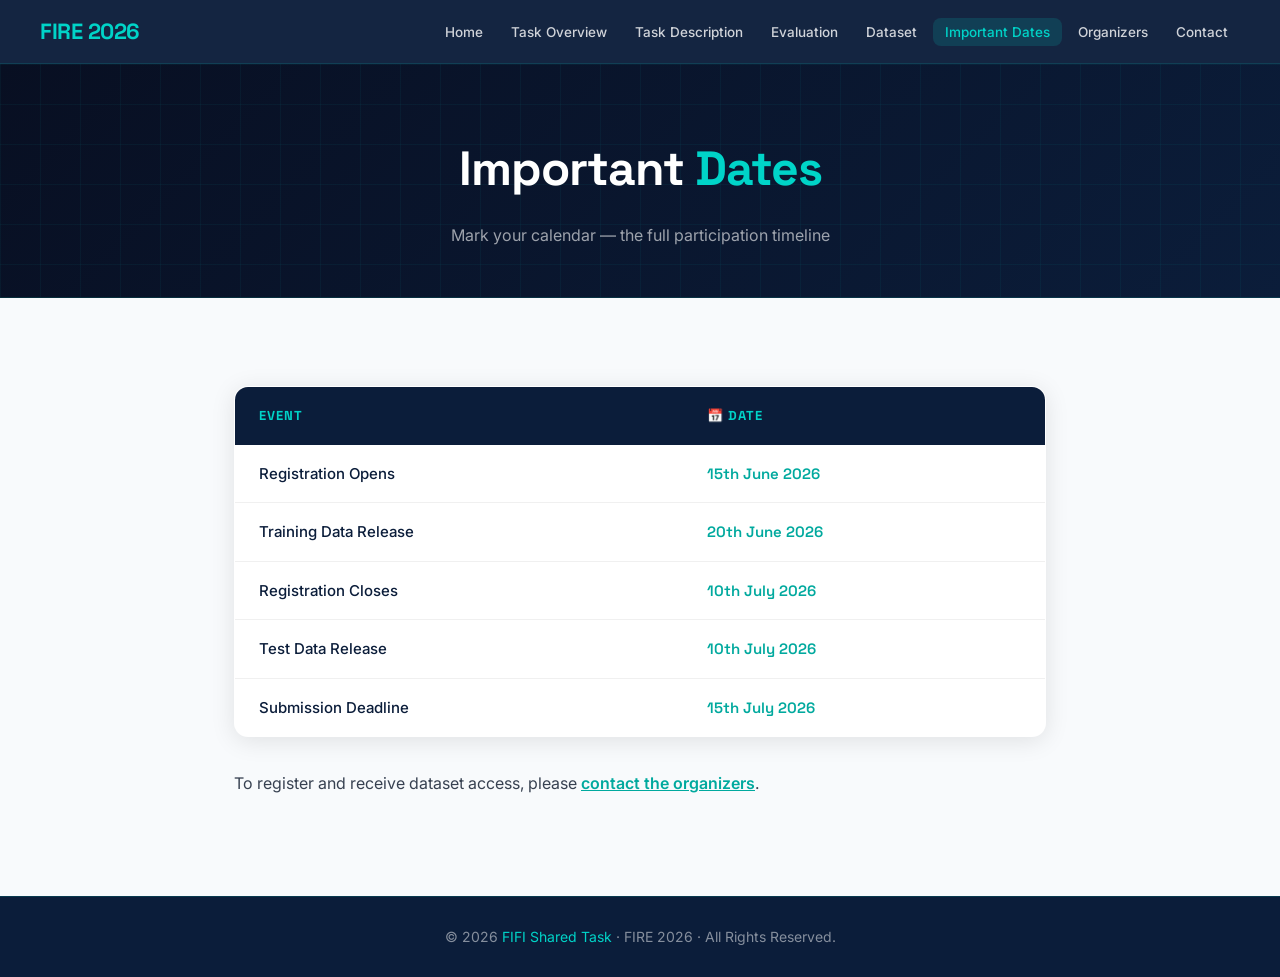
==== dates.html @ d54038d4 "Add files via upload" ====
<!DOCTYPE html>
<html lang="en">
<head>
  <meta charset="UTF-8">
  <meta name="viewport" content="width=device-width, initial-scale=1.0">
  <title>Important Dates — FIFI 2026</title>
  <link rel="stylesheet" href="style.css">
</head>
<body>

<nav>
  <div class="logo">FIRE 2026</div>
  <ul>
    <li><a href="index.html">Home</a></li>
    <li><a href="overview.html">Task Overview</a></li>
    <li><a href="task.html">Task Description</a></li>
    <li><a href="eval.html">Evaluation</a></li>
    <li><a href="dataset.html">Dataset</a></li>
    <li><a href="dates.html" class="active">Important Dates</a></li>
    <li><a href="organizers.html">Organizers</a></li>
    <li><a href="contact.html">Contact</a></li>
  </ul>
</nav>

<div class="page-hero">
  <h1>Important <span class="accent">Dates</span></h1>
  <p>Mark your calendar — the full participation timeline</p>
</div>

<section class="content">

  <table class="dates-table">
    <thead>
      <tr>
        <th>Event</th>
        <th>📅 Date</th>
      </tr>
    </thead>
    <tbody>
      <tr>
        <td>Registration Opens</td>
        <td>15th June 2026</td>
      </tr>
      <tr>
        <td>Training Data Release</td>
        <td>20th June 2026</td>
      </tr>
      <tr>
        <td>Registration Closes</td>
        <td>10th July 2026</td>
      </tr>
      <tr>
        <td>Test Data Release</td>
        <td>10th July 2026</td>
      </tr>
      <tr>
        <td>Submission Deadline</td>
        <td>15th July 2026</td>
      </tr>
    </tbody>
  </table>

  <p style="margin-top:32px;">
    To register and receive dataset access, please <a href="contact.html" style="color:var(--teal2);font-weight:600;">contact the organizers</a>.
  </p>

</section>

<footer>
  <p>© 2026 <span>FIFI Shared Task</span> · FIRE 2026 · All Rights Reserved.</p>
</footer>

</body>
</html>
---- style.css ----
/* ============================================================
   FIFI 2026 — Vibrant Redesign
   Palette: Navy · Teal · Coral · Gold · Off-white
   ============================================================ */

@import url('https://fonts.googleapis.com/css2?family=Space+Grotesk:wght@400;500;600;700;800&family=Inter:wght@300;400;500;600&display=swap');

/* ── Tokens ──────────────────────────────────────────────── */
:root {
  --navy:    #0b1d3a;
  --navy2:   #112347;
  --teal:    #00d4c8;
  --teal2:   #00a99e;
  --coral:   #ff6b6b;
  --gold:    #f7c948;
  --offwhite:#f8fafc;
  --muted:   #94a3b8;
  --card-bg: #ffffff;
  --text:    #1e293b;
  --radius:  14px;
  --shadow:  0 4px 24px rgba(0,0,0,0.10);
}

/* ── Reset ───────────────────────────────────────────────── */
*, *::before, *::after { margin:0; padding:0; box-sizing:border-box; }

html { scroll-behavior:smooth; }

body {
  font-family: 'Inter', sans-serif;
  background: var(--offwhite);
  color: var(--text);
  line-height: 1.7;
  font-size: 16px;
}

/* ── NAV ─────────────────────────────────────────────────── */
nav {
  position: sticky;
  top: 0;
  z-index: 100;
  background: rgba(11, 29, 58, 0.96);
  backdrop-filter: blur(12px);
  -webkit-backdrop-filter: blur(12px);
  padding: 0 40px;
  display: flex;
  justify-content: space-between;
  align-items: center;
  height: 64px;
  border-bottom: 1px solid rgba(0,212,200,0.15);
}

.logo {
  font-family: 'Space Grotesk', sans-serif;
  font-size: 22px;
  font-weight: 800;
  color: var(--teal);
  letter-spacing: -0.5px;
  text-decoration: none;
}

nav ul {
  list-style: none;
  display: flex;
  gap: 4px;
  flex-wrap: wrap;
}

nav ul li a {
  color: rgba(255,255,255,0.80);
  text-decoration: none;
  font-size: 13.5px;
  font-weight: 500;
  padding: 6px 12px;
  border-radius: 8px;
  transition: background 0.2s, color 0.2s;
  white-space: nowrap;
}

nav ul li a:hover,
nav ul li a.active {
  background: rgba(0,212,200,0.15);
  color: var(--teal);
}

/* ── HERO (index only) ───────────────────────────────────── */
.hero {
  position: relative;
  min-height: 92vh;
  display: flex;
  flex-direction: column;
  align-items: center;
  justify-content: center;
  text-align: center;
  padding: 80px 24px 60px;
  background: linear-gradient(135deg, #080f22 0%, #0b1d3a 45%, #0d2d45 100%);
  overflow: hidden;
}

/* Animated background grid */
.hero::before {
  content: '';
  position: absolute;
  inset: 0;
  background-image:
    linear-gradient(rgba(0,212,200,0.07) 1px, transparent 1px),
    linear-gradient(90deg, rgba(0,212,200,0.07) 1px, transparent 1px);
  background-size: 48px 48px;
  animation: gridDrift 20s linear infinite;
}

@keyframes gridDrift {
  from { background-position: 0 0; }
  to   { background-position: 48px 48px; }
}

/* Glowing blobs */
.hero::after {
  content: '';
  position: absolute;
  width: 600px; height: 600px;
  border-radius: 50%;
  background: radial-gradient(circle, rgba(0,212,200,0.12) 0%, transparent 70%);
  top: -100px; right: -150px;
  pointer-events: none;
}

.hero-blob {
  position: absolute;
  width: 500px; height: 500px;
  border-radius: 50%;
  background: radial-gradient(circle, rgba(255,107,107,0.10) 0%, transparent 70%);
  bottom: -100px; left: -100px;
  pointer-events: none;
}

.hero-content { position: relative; z-index: 2; max-width: 860px; }

.hero-eyebrow {
  display: inline-flex;
  align-items: center;
  gap: 8px;
  background: rgba(0,212,200,0.12);
  border: 1px solid rgba(0,212,200,0.30);
  color: var(--teal);
  font-size: 12px;
  font-weight: 600;
  letter-spacing: 1.5px;
  text-transform: uppercase;
  padding: 6px 16px;
  border-radius: 100px;
  margin-bottom: 28px;
}

.hero h1 {
  font-family: 'Space Grotesk', sans-serif;
  font-size: clamp(32px, 5.5vw, 62px);
  font-weight: 800;
  color: #ffffff;
  line-height: 1.12;
  margin-bottom: 20px;
  letter-spacing: -1.5px;
}

.hero h1 span {
  background: linear-gradient(90deg, var(--teal), var(--gold));
  -webkit-background-clip: text;
  -webkit-text-fill-color: transparent;
  background-clip: text;
}

.hero-sub {
  font-size: 18px;
  color: rgba(255,255,255,0.65);
  margin-bottom: 48px;
  max-width: 600px;
  margin-left: auto;
  margin-right: auto;
}

/* Animated title cards — the signature element */
.title-cards {
  display: flex;
  gap: 16px;
  justify-content: center;
  flex-wrap: wrap;
  margin-bottom: 48px;
  position: relative;
  z-index: 2;
}

.tc {
  background: rgba(255,255,255,0.06);
  border: 1px solid rgba(255,255,255,0.12);
  backdrop-filter: blur(8px);
  border-radius: 12px;
  padding: 18px 24px;
  max-width: 240px;
  text-align: left;
  animation: tcFloat 4s ease-in-out infinite;
}

.tc:nth-child(2) { animation-delay: 1.3s; }
.tc:nth-child(3) { animation-delay: 2.6s; }

@keyframes tcFloat {
  0%, 100% { transform: translateY(0); }
  50%       { transform: translateY(-8px); }
}

.tc-label {
  font-size: 10px;
  font-weight: 700;
  letter-spacing: 1.5px;
  text-transform: uppercase;
  margin-bottom: 8px;
}

.tc-label.technical  { color: var(--teal); }
.tc-label.accessible { color: var(--gold); }
.tc-label.catchy     { color: var(--coral); }

.tc p { font-size: 13px; color: rgba(255,255,255,0.80); line-height: 1.5; }

.hero-btns {
  display: flex;
  gap: 14px;
  justify-content: center;
  flex-wrap: wrap;
  position: relative;
  z-index: 2;
}

.btn {
  display: inline-flex;
  align-items: center;
  gap: 8px;
  padding: 14px 32px;
  border-radius: 10px;
  font-size: 15px;
  font-weight: 600;
  text-decoration: none;
  transition: transform 0.2s, box-shadow 0.2s;
  cursor: pointer;
}

.btn:hover { transform: translateY(-2px); }

.btn-primary {
  background: var(--teal);
  color: var(--navy);
  box-shadow: 0 0 24px rgba(0,212,200,0.35);
}

.btn-primary:hover { box-shadow: 0 0 36px rgba(0,212,200,0.55); }

.btn-outline {
  background: transparent;
  color: #fff;
  border: 1.5px solid rgba(255,255,255,0.30);
}

.btn-outline:hover { border-color: var(--teal); color: var(--teal); }

/* ── STATS STRIP ─────────────────────────────────────────── */
.stats-strip {
  background: var(--navy);
  padding: 32px 40px;
  display: flex;
  justify-content: center;
  gap: 60px;
  flex-wrap: wrap;
  border-bottom: 1px solid rgba(0,212,200,0.15);
}

.stat { text-align: center; }

.stat-num {
  font-family: 'Space Grotesk', sans-serif;
  font-size: 36px;
  font-weight: 800;
  color: var(--teal);
  line-height: 1;
}

.stat-label {
  font-size: 12px;
  color: var(--muted);
  text-transform: uppercase;
  letter-spacing: 1px;
  margin-top: 4px;
}

/* ── INNER PAGE HERO ─────────────────────────────────────── */
.page-hero {
  background: linear-gradient(135deg, #080f22 0%, #0b1d3a 100%);
  padding: 64px 40px 48px;
  text-align: center;
  border-bottom: 1px solid rgba(0,212,200,0.15);
  position: relative;
  overflow: hidden;
}

.page-hero::before {
  content: '';
  position: absolute;
  inset: 0;
  background-image:
    linear-gradient(rgba(0,212,200,0.05) 1px, transparent 1px),
    linear-gradient(90deg, rgba(0,212,200,0.05) 1px, transparent 1px);
  background-size: 40px 40px;
}

.page-hero h1 {
  font-family: 'Space Grotesk', sans-serif;
  font-size: clamp(28px, 4vw, 48px);
  font-weight: 800;
  color: #fff;
  letter-spacing: -1px;
  position: relative;
}

.page-hero h1 .accent { color: var(--teal); }

.page-hero p {
  color: rgba(255,255,255,0.60);
  margin-top: 12px;
  font-size: 16px;
  position: relative;
}

/* ── CONTENT ─────────────────────────────────────────────── */
.content {
  max-width: 860px;
  margin: 0 auto;
  padding: 60px 24px 80px;
}

.content h1 {
  font-family: 'Space Grotesk', sans-serif;
  font-size: 36px;
  font-weight: 800;
  color: var(--navy);
  margin-bottom: 28px;
  letter-spacing: -0.5px;
  display: none; /* shown via page-hero */
}

.content h2 {
  font-family: 'Space Grotesk', sans-serif;
  font-size: 22px;
  font-weight: 700;
  color: var(--navy);
  margin-top: 48px;
  margin-bottom: 16px;
  padding-left: 16px;
  border-left: 4px solid var(--teal);
}

.content p {
  color: #374151;
  margin-bottom: 18px;
  font-size: 16px;
  line-height: 1.8;
}

.content ul {
  margin-left: 0;
  list-style: none;
  margin-bottom: 20px;
}

.content ul li {
  padding: 12px 16px 12px 48px;
  position: relative;
  background: white;
  border-radius: 10px;
  margin-bottom: 10px;
  border: 1px solid #e5e7eb;
  font-size: 15px;
  color: #374151;
  box-shadow: 0 1px 4px rgba(0,0,0,0.04);
}

.content ul li::before {
  content: '✦';
  position: absolute;
  left: 16px;
  color: var(--teal);
  font-size: 14px;
}

/* ── STYLE LABEL PILLS ───────────────────────────────────── */
.label-pill {
  display: inline-block;
  padding: 3px 12px;
  border-radius: 100px;
  font-size: 12px;
  font-weight: 700;
  letter-spacing: 0.5px;
  text-transform: uppercase;
}

.pill-technical  { background: rgba(0,212,200,0.12); color: var(--teal2); border: 1px solid rgba(0,212,200,0.3); }
.pill-accessible { background: rgba(247,201,72,0.12); color: #b07d00;    border: 1px solid rgba(247,201,72,0.4); }
.pill-catchy     { background: rgba(255,107,107,0.10); color: #c0392b;   border: 1px solid rgba(255,107,107,0.3); }

/* ── STYLE CARDS (overview page) ─────────────────────────── */
.style-cards {
  display: grid;
  grid-template-columns: repeat(3, 1fr);
  gap: 20px;
  margin: 32px 0;
}

.style-card {
  border-radius: var(--radius);
  padding: 28px 24px;
  border: 1px solid transparent;
  transition: transform 0.2s, box-shadow 0.2s;
}

.style-card:hover { transform: translateY(-4px); box-shadow: var(--shadow); }

.style-card.technical  { background: linear-gradient(135deg,#e8fffe,#d0faf8); border-color: rgba(0,212,200,0.3); }
.style-card.accessible { background: linear-gradient(135deg,#fffbea,#fff3c4); border-color: rgba(247,201,72,0.4); }
.style-card.catchy     { background: linear-gradient(135deg,#fff1f1,#ffdcdc); border-color: rgba(255,107,107,0.3); }

.style-card .sc-icon { font-size: 32px; margin-bottom: 12px; }
.style-card h3 {
  font-family: 'Space Grotesk', sans-serif;
  font-size: 17px;
  font-weight: 700;
  margin-bottom: 8px;
  color: var(--navy);
}
.style-card p { font-size: 14px; color: #555; margin: 0; }

/* ── SUBTASK CARDS (task page) ───────────────────────────── */
.subtask-grid {
  display: grid;
  grid-template-columns: 1fr 1fr;
  gap: 24px;
  margin: 32px 0;
}

.subtask-card {
  background: white;
  border-radius: var(--radius);
  padding: 32px 28px;
  border: 1px solid #e5e7eb;
  box-shadow: var(--shadow);
  position: relative;
  overflow: hidden;
}

.subtask-card::before {
  content: '';
  position: absolute;
  top: 0; left: 0; right: 0;
  height: 4px;
}

.subtask-card.find::before  { background: linear-gradient(90deg, var(--teal), #00a99e); }
.subtask-card.fix::before   { background: linear-gradient(90deg, var(--coral), #ff9f4a); }

.subtask-num {
  font-family: 'Space Grotesk', sans-serif;
  font-size: 48px;
  font-weight: 800;
  line-height: 1;
  margin-bottom: 12px;
}

.find .subtask-num { color: var(--teal); }
.fix  .subtask-num { color: var(--coral); }

.subtask-card h2 {
  font-family: 'Space Grotesk', sans-serif;
  font-size: 20px;
  font-weight: 700;
  color: var(--navy);
  margin: 0 0 12px 0;
  padding: 0;
  border: none;
}

.subtask-card p { font-size: 14.5px; color: #555; margin: 0; }

/* ── EVALUATION CARDS ────────────────────────────────────── */
.eval-grid {
  display: grid;
  grid-template-columns: 1fr 1fr;
  gap: 24px;
  margin: 32px 0;
}

.eval-card {
  background: white;
  border-radius: var(--radius);
  padding: 32px;
  border: 1px solid #e5e7eb;
  box-shadow: var(--shadow);
  text-align: center;
}

.eval-card .metric {
  font-family: 'Space Grotesk', sans-serif;
  font-size: 28px;
  font-weight: 800;
  margin-bottom: 8px;
}

.eval-card.st1 .metric { color: var(--teal); }
.eval-card.st2a .metric { color: var(--coral); }

.eval-card p { font-size: 14px; color: #666; }

/* ── DATES TABLE ─────────────────────────────────────────── */
.dates-table {
  width: 100%;
  border-collapse: collapse;
  margin-top: 28px;
  background: white;
  border-radius: var(--radius);
  overflow: hidden;
  box-shadow: var(--shadow);
  border: 1px solid #e5e7eb;
}

.dates-table th {
  background: var(--navy);
  color: var(--teal);
  font-family: 'Space Grotesk', sans-serif;
  font-size: 13px;
  font-weight: 700;
  letter-spacing: 1px;
  text-transform: uppercase;
  padding: 18px 24px;
  text-align: left;
}

.dates-table td {
  padding: 16px 24px;
  border-bottom: 1px solid #f0f0f0;
  font-size: 15px;
}

.dates-table tr:last-child td { border-bottom: none; }
.dates-table tr:hover td { background: #f8faff; }

.dates-table td:first-child { font-weight: 500; color: var(--navy); }
.dates-table td:last-child  {
  color: var(--teal2);
  font-weight: 600;
  font-family: 'Space Grotesk', sans-serif;
}

/* ── ORGANIZERS GRID ─────────────────────────────────────── */
.organizers-outer {
  max-width: 1100px;
  margin: 0 auto;
  padding: 60px 24px 80px;
}

.organizers-grid {
  display: grid;
  grid-template-columns: repeat(4, 1fr);
  gap: 24px;
  margin-top: 8px;
}

.organizer-card {
  background: white;
  border-radius: var(--radius);
  padding: 28px 20px 24px;
  text-align: center;
  border: 1px solid #e5e7eb;
  box-shadow: var(--shadow);
  transition: transform 0.25s, box-shadow 0.25s;
  position: relative;
  overflow: hidden;
}

.organizer-card::before {
  content: '';
  position: absolute;
  top: 0; left: 0; right: 0;
  height: 3px;
  background: linear-gradient(90deg, var(--teal), var(--gold));
}

.organizer-card:hover {
  transform: translateY(-5px);
  box-shadow: 0 12px 32px rgba(0,0,0,0.13);
}

.organizer-card img {
  width: 100px;
  height: 100px;
  object-fit: cover;
  border-radius: 50%;
  margin-bottom: 16px;
  border: 3px solid var(--teal);
  box-shadow: 0 0 0 4px rgba(0,212,200,0.12);
}

.organizer-card h3 {
  font-family: 'Space Grotesk', sans-serif;
  font-size: 16px;
  font-weight: 700;
  color: var(--navy);
  margin-bottom: 6px;
}

.organizer-card .role {
  font-size: 13px;
  color: var(--teal2);
  font-weight: 600;
  margin-bottom: 4px;
}

.organizer-card .org {
  font-size: 12.5px;
  color: #888;
  line-height: 1.4;
}

/* ── CONTACT ─────────────────────────────────────────────── */
.contact-box {
  background: white;
  border-radius: var(--radius);
  padding: 40px;
  border: 1px solid #e5e7eb;
  box-shadow: var(--shadow);
  margin-top: 16px;
}

.contact-box a {
  color: var(--teal2);
  font-weight: 600;
  text-decoration: none;
}

.contact-box a:hover { text-decoration: underline; }

.email-badge {
  display: inline-flex;
  align-items: center;
  gap: 10px;
  background: var(--navy);
  color: var(--teal);
  padding: 12px 24px;
  border-radius: 10px;
  font-family: 'Space Grotesk', sans-serif;
  font-size: 18px;
  font-weight: 700;
  margin: 16px 0 24px;
  letter-spacing: -0.3px;
}

/* ── FOOTER ──────────────────────────────────────────────── */
footer {
  background: var(--navy);
  color: rgba(255,255,255,0.5);
  text-align: center;
  padding: 28px 20px;
  font-size: 14px;
  border-top: 1px solid rgba(0,212,200,0.15);
}

footer span { color: var(--teal); }

/* ── RESPONSIVE ──────────────────────────────────────────── */
@media (max-width: 900px) {
  nav { padding: 0 20px; flex-direction: column; height: auto; padding: 12px 20px; }
  nav ul { gap: 2px; margin-top: 8px; justify-content: center; }
  .organizers-grid { grid-template-columns: repeat(2, 1fr); }
  .style-cards { grid-template-columns: 1fr; }
  .subtask-grid { grid-template-columns: 1fr; }
  .eval-grid { grid-template-columns: 1fr; }
  .stats-strip { gap: 32px; }
}

@media (max-width: 600px) {
  .organizers-grid { grid-template-columns: 1fr; }
  .title-cards { flex-direction: column; align-items: center; }
  .tc { max-width: 100%; }
}
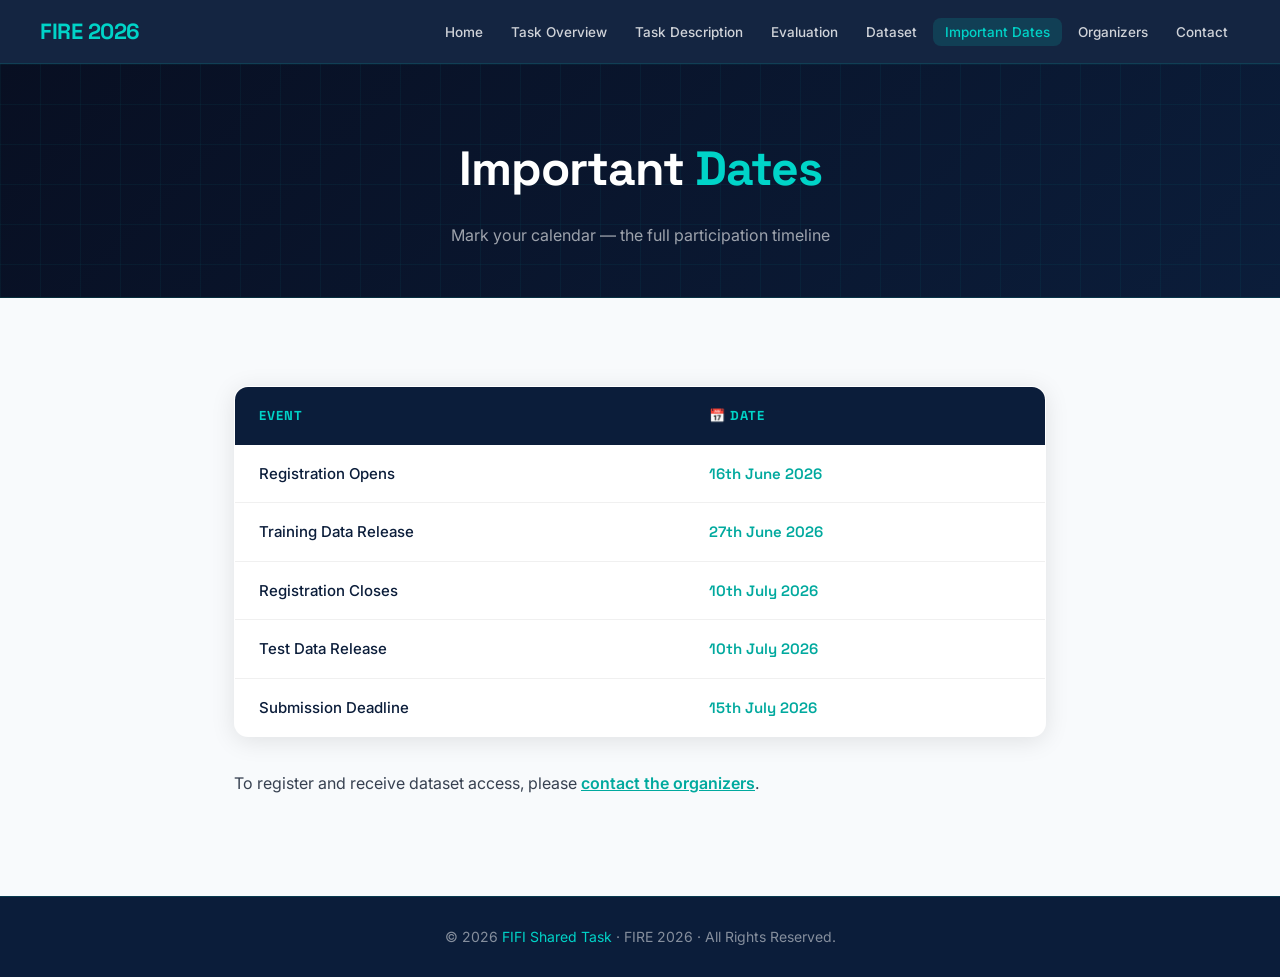
==== commit 7f8714b0: "Update dates.html" ====
--- a/dates.html
+++ b/dates.html
@@ -39,11 +39,11 @@
     <tbody>
       <tr>
         <td>Registration Opens</td>
-        <td>15th June 2026</td>
+        <td>16th June 2026</td>
       </tr>
       <tr>
         <td>Training Data Release</td>
-        <td>20th June 2026</td>
+        <td>27th June 2026</td>
       </tr>
       <tr>
         <td>Registration Closes</td>
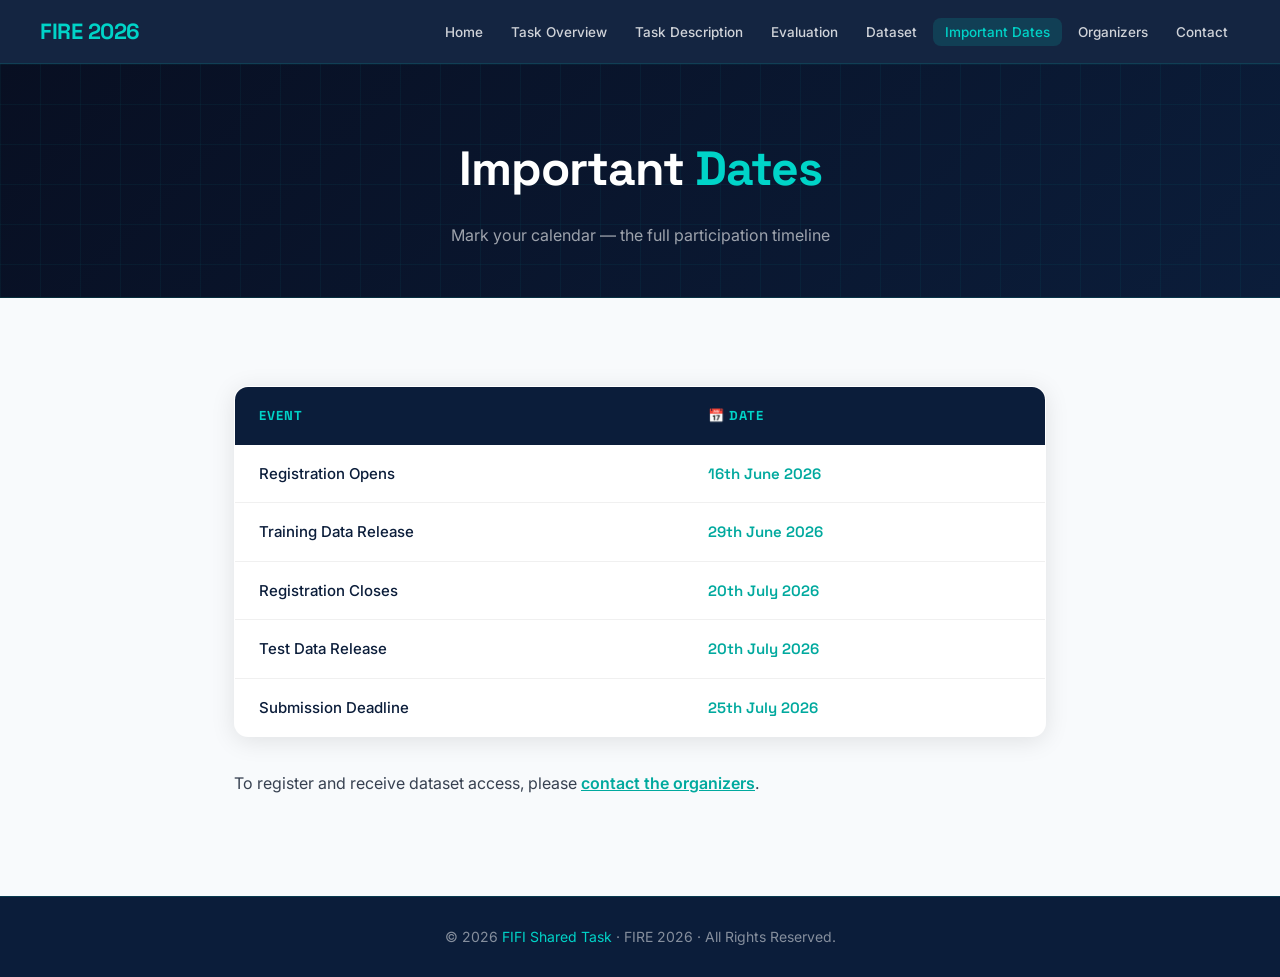
==== commit c0a8e56f: "Update dates.html" ====
--- a/dates.html
+++ b/dates.html
@@ -43,19 +43,19 @@
       </tr>
       <tr>
         <td>Training Data Release</td>
-        <td>27th June 2026</td>
+        <td>29th June 2026</td>
       </tr>
       <tr>
         <td>Registration Closes</td>
-        <td>10th July 2026</td>
+        <td>20th July 2026</td>
       </tr>
       <tr>
         <td>Test Data Release</td>
-        <td>10th July 2026</td>
+        <td>20th July 2026</td>
       </tr>
       <tr>
         <td>Submission Deadline</td>
-        <td>15th July 2026</td>
+        <td>25th July 2026</td>
       </tr>
     </tbody>
   </table>
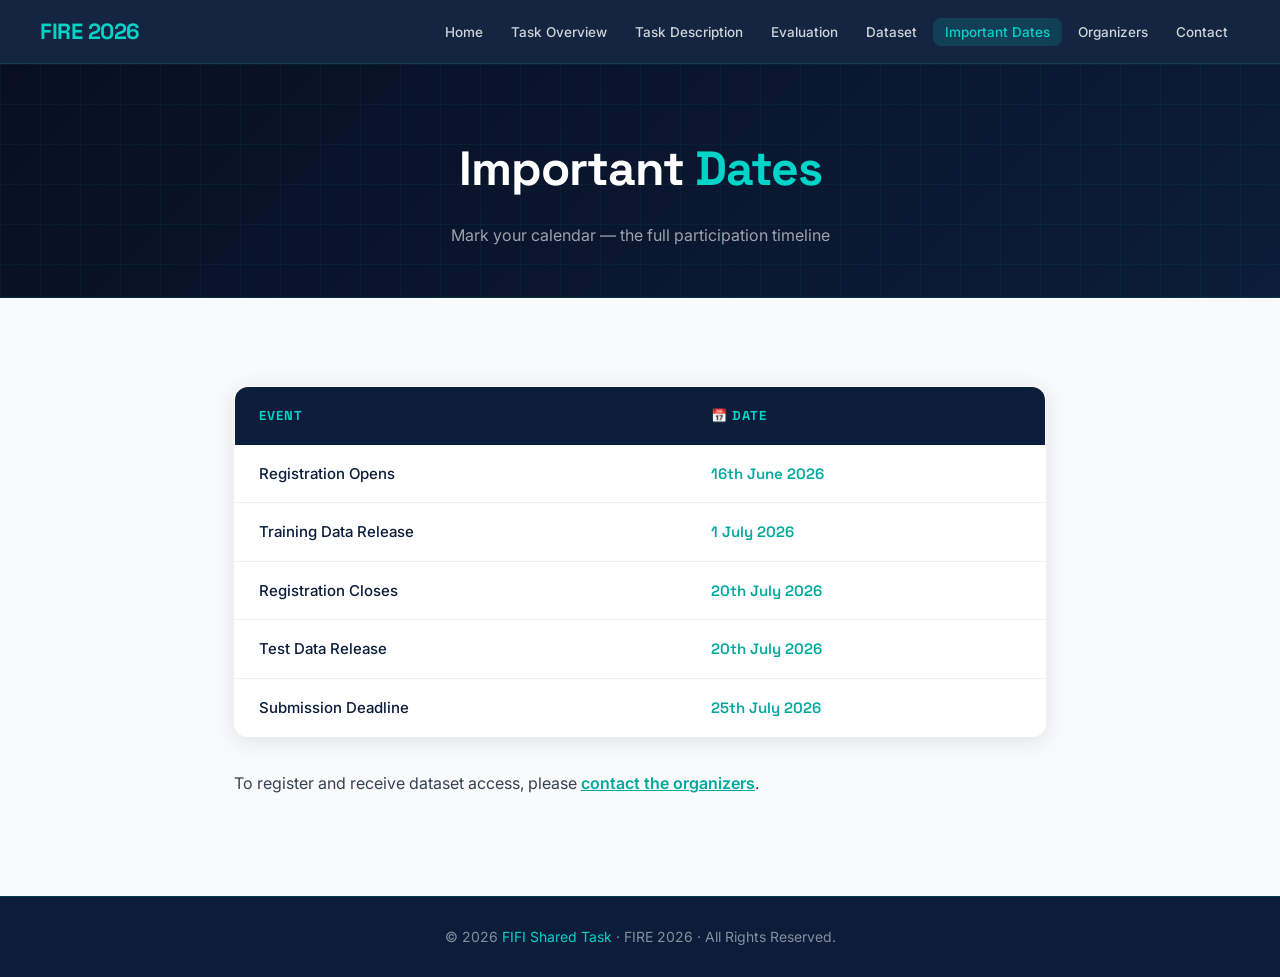
==== commit 8b970ad0: "Update dates.html" ====
--- a/dates.html
+++ b/dates.html
@@ -43,7 +43,7 @@
       </tr>
       <tr>
         <td>Training Data Release</td>
-        <td>29th June 2026</td>
+        <td>1 July 2026</td>
       </tr>
       <tr>
         <td>Registration Closes</td>
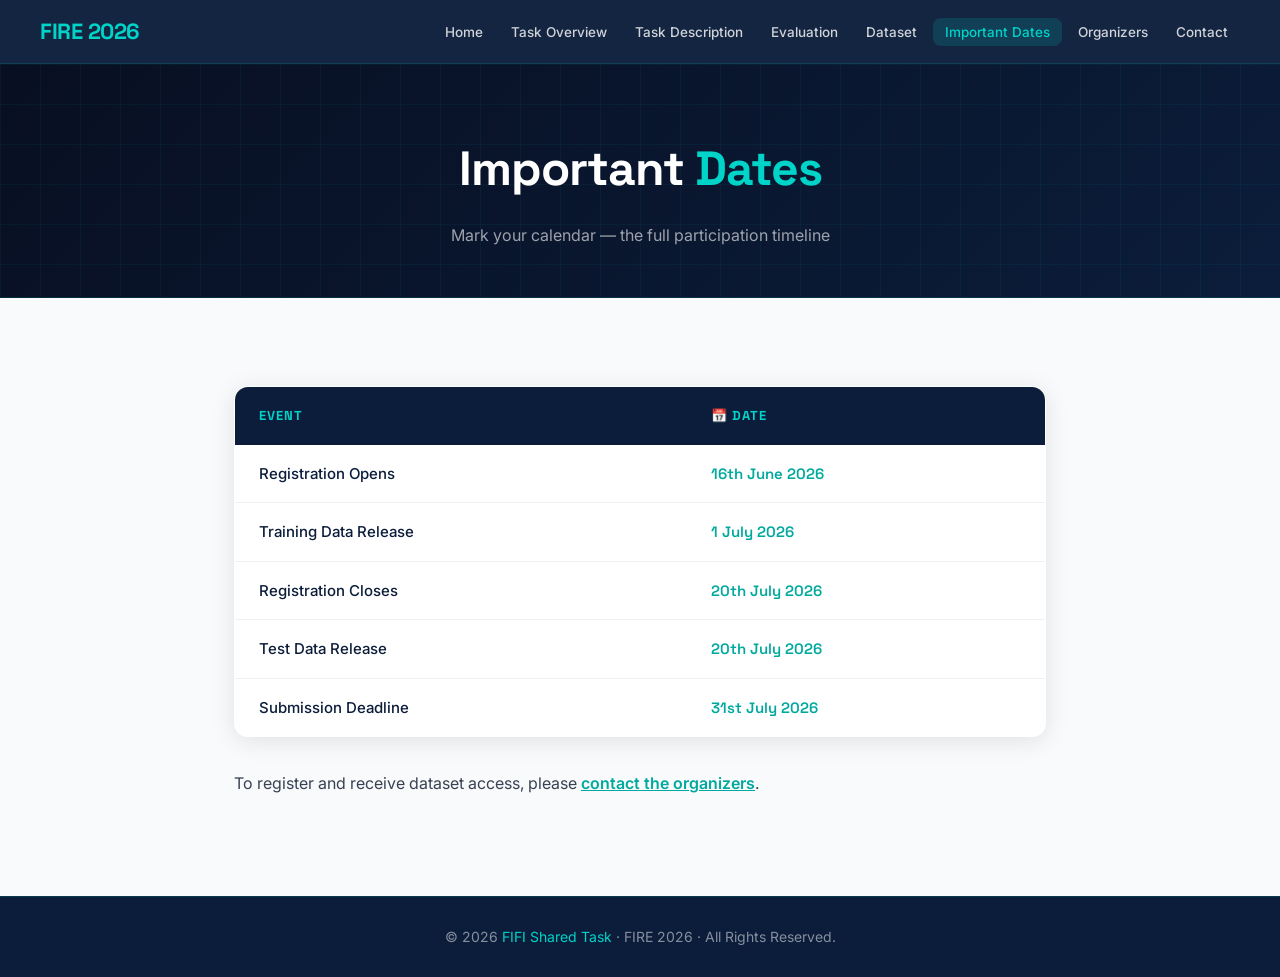
==== commit 6142e353: "Update dates.html" ====
--- a/dates.html
+++ b/dates.html
@@ -55,7 +55,7 @@
       </tr>
       <tr>
         <td>Submission Deadline</td>
-        <td>25th July 2026</td>
+        <td>31st July 2026</td>
       </tr>
     </tbody>
   </table>
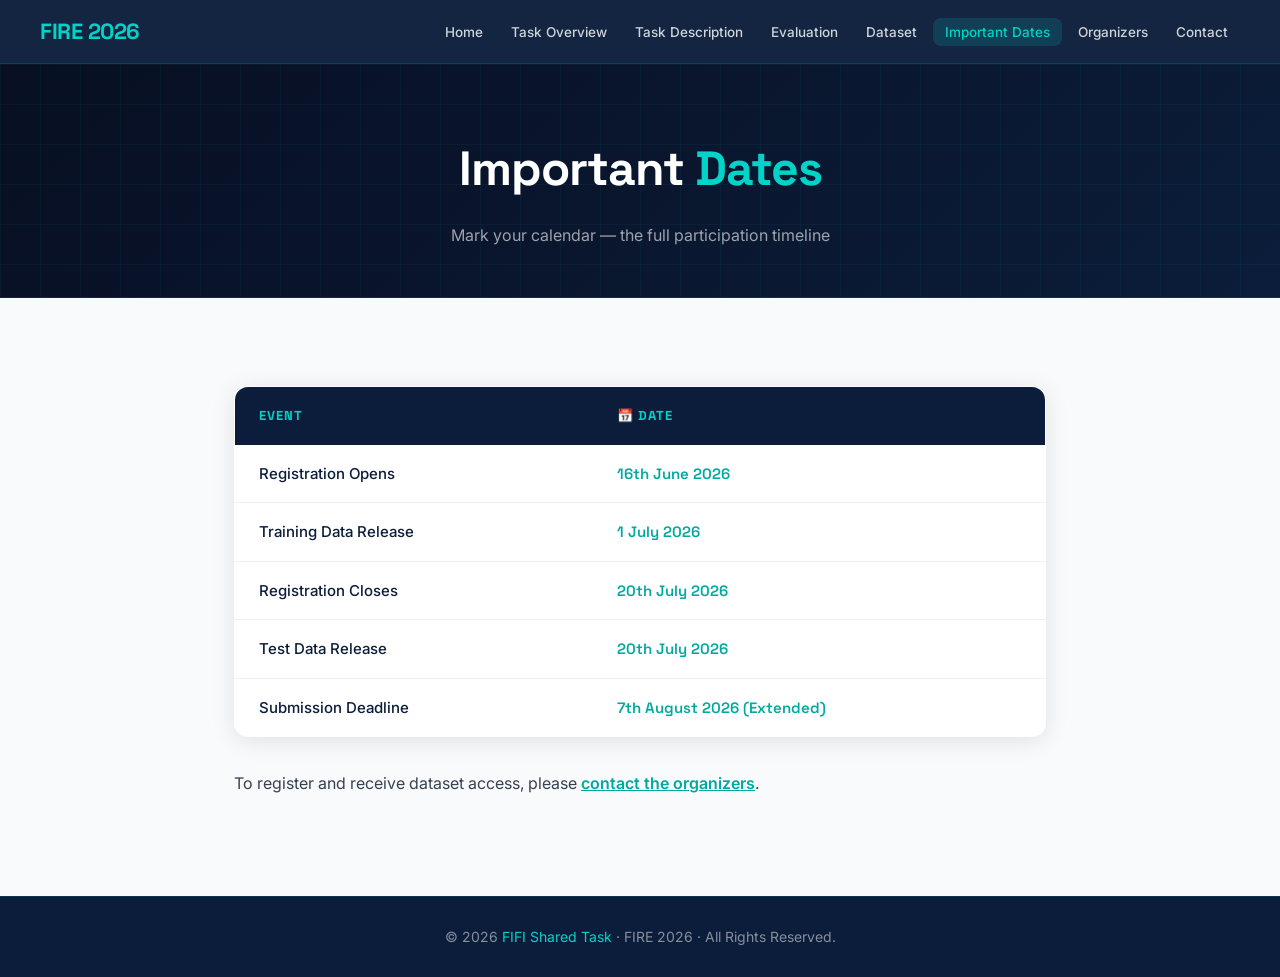
==== commit 7ab7afb3: "Update dates.html" ====
--- a/dates.html
+++ b/dates.html
@@ -55,7 +55,7 @@
       </tr>
       <tr>
         <td>Submission Deadline</td>
-        <td>31st July 2026</td>
+        <td>7th August 2026 (Extended)</td>
       </tr>
     </tbody>
   </table>
